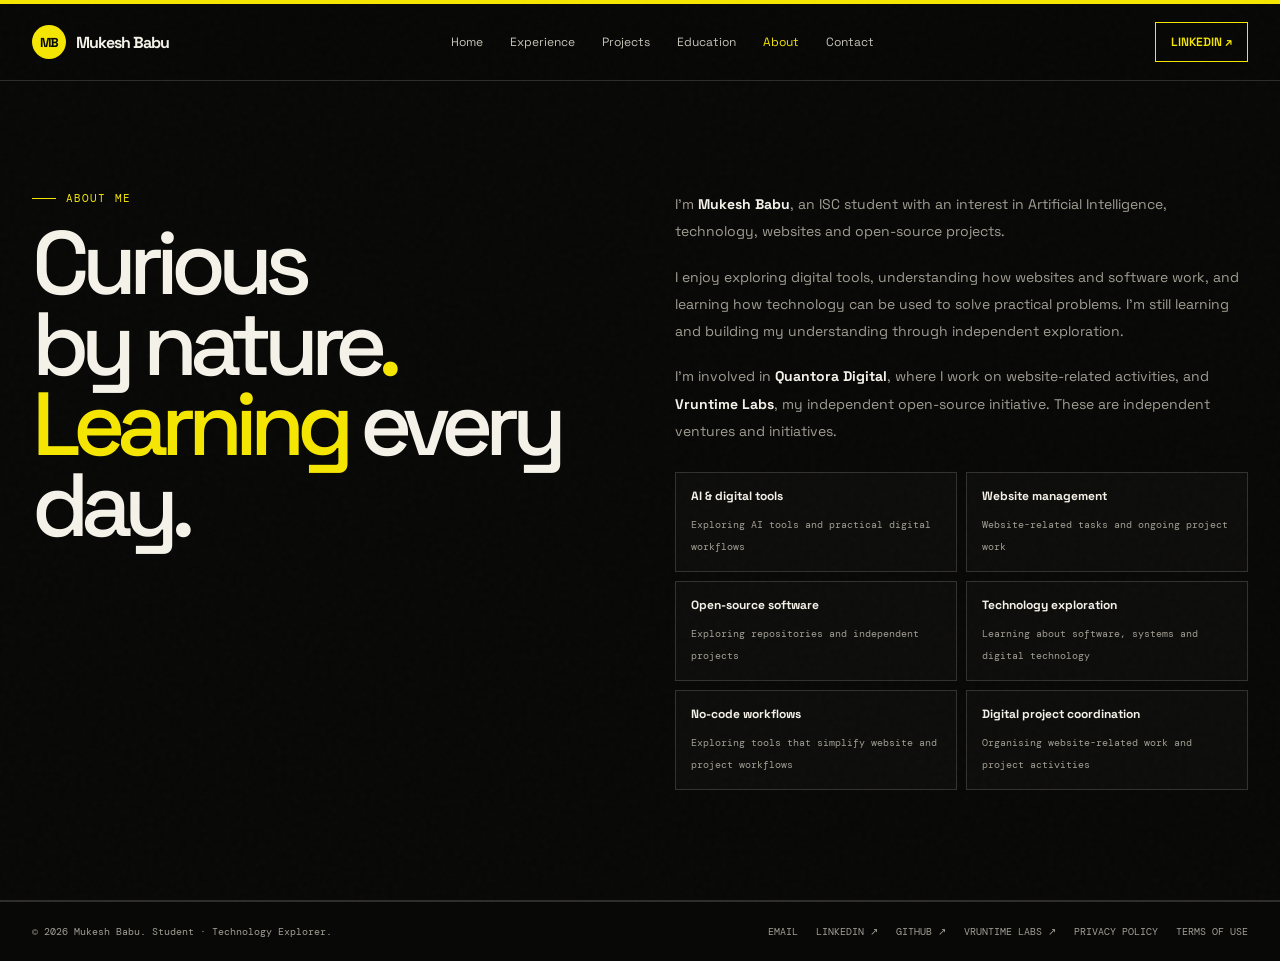
==== about.html @ 5b262b50 "Convert portfolio to separate pages and add LinkedIn" ====
<!DOCTYPE html>
<html lang="en"><head><meta charset="UTF-8"><meta name="viewport" content="width=device-width, initial-scale=1"><meta name="theme-color" content="#080807"><meta name="description" content="About Mukesh Babu, an ISC student interested in AI, websites, technology and open-source projects."><meta name="author" content="M. Mukesh Babu"><meta property="og:title" content="About — Mukesh Babu"><meta property="og:description" content="About Mukesh Babu, an ISC student interested in AI, websites, technology and open-source projects."><meta property="og:type" content="website"><link rel="icon" type="image/svg+xml" href="./favicon.svg"><link rel="preconnect" href="https://fonts.googleapis.com"><link rel="preconnect" href="https://fonts.gstatic.com" crossorigin><link href="https://fonts.googleapis.com/css2?family=DM+Mono:wght@400;500&family=Space+Grotesk:wght@400;500;600;700&display=swap" rel="stylesheet"><link rel="stylesheet" href="./assets/css/style.css"><title>About — Mukesh Babu</title></head><body><div class="cursor-glow" aria-hidden="true"></div><div class="topline"></div><header class="header"><div class="wrap nav"><a class="brand" href="index.html" aria-label="Mukesh Babu home"><span class="brand-symbol">MB</span><span>Mukesh Babu</span></a><nav class="navlinks" aria-label="Main navigation"><a href="index.html">Home</a><a href="experience.html">Experience</a><a href="projects.html">Projects</a><a href="education.html">Education</a><a href="about.html" aria-current="page">About</a><a href="contact.html">Contact</a></nav><a class="nav-cta" href="https://linkedin.com/in/mmukesh-babu" target="_blank" rel="noopener noreferrer">LINKEDIN ↗</a></div></header><main><section class="section" id="about"><div class="wrap about-grid"><div class="reveal"><div class="eyebrow">About me</div><h2 class="about-title">Curious<br/>by nature<span>.</span><br/><span>Learning</span> every day.</h2></div>
<div class="about-copy reveal"><p>I'm <strong>Mukesh Babu</strong>, an ISC student with an interest in Artificial Intelligence, technology, websites and open-source projects.</p>
<p>I enjoy exploring digital tools, understanding how websites and software work, and learning how technology can be used to solve practical problems. I'm still learning and building my understanding through independent exploration.</p>
<p>I'm involved in <strong>Quantora Digital</strong>, where I work on website-related activities, and <strong>Vruntime Labs</strong>, my independent open-source initiative. These are independent ventures and initiatives.</p>
<div class="skill-grid" id="stack">
<div class="skill"><b>AI &amp; digital tools</b><span>Exploring AI tools and practical digital workflows</span></div>
<div class="skill"><b>Website management</b><span>Website-related tasks and ongoing project work</span></div>
<div class="skill"><b>Open-source software</b><span>Exploring repositories and independent projects</span></div>
<div class="skill"><b>Technology exploration</b><span>Learning about software, systems and digital technology</span></div>
<div class="skill"><b>No-code workflows</b><span>Exploring tools that simplify website and project workflows</span></div>
<div class="skill"><b>Digital project coordination</b><span>Organising website-related work and project activities</span></div>
</div>
</div></div></section></main><footer><div class="wrap footer-inner"><p>© 2026 Mukesh Babu. Student · Technology Explorer.</p><nav class="footer-links" aria-label="Footer navigation"><a href="mailto:mmukeshbabu.2010@gmail.com">EMAIL</a><a href="https://linkedin.com/in/mmukesh-babu" target="_blank" rel="noopener noreferrer">LINKEDIN ↗</a><a href="https://github.com/mmukeshbabu2010-dot" target="_blank" rel="noopener noreferrer">GITHUB ↗</a><a href="https://github.com/vruntime-labs" target="_blank" rel="noopener noreferrer">VRUNTIME LABS ↗</a><a href="./privacy.html">PRIVACY POLICY</a><a href="./terms.html">TERMS OF USE</a></nav></div></footer><script src="./assets/js/main.js" defer></script></body></html>
---- assets/css/style.css ----
:root {
      color-scheme: dark;
      --bg: #080807;
      --panel: #10100e;
      --text: #f5f2e9;
      --muted: #a19e93;
      --line: rgba(245,242,233,.16);
      --acid: #f5e600;
      --mono: "DM Mono", monospace;
      --display: "Space Grotesk", sans-serif;
      --max: 1380px;
    }

    * {
      box-sizing: border-box;
    }

    html {
      scroll-behavior: smooth;
      scroll-padding-top: 90px;
    }

    body {
      margin: 0;
      background: var(--bg);
      color: var(--text);
      font-family: var(--display);
      -webkit-font-smoothing: antialiased;
      overflow-x: hidden;
    }

    body:after {
      content: "";
      position: fixed;
      inset: 0;
      z-index: 20;
      pointer-events: none;
      opacity: .06;
      background-image: url("data:image/svg+xml,%3Csvg viewBox='0 0 180 180' xmlns='http://www.w3.org/2000/svg'%3E%3Cfilter id='n'%3E%3CfeTurbulence type='fractalNoise' baseFrequency='.9' numOctaves='3' stitchTiles='stitch'/%3E%3C/filter%3E%3Crect width='100%25' height='100%25' filter='url(%23n)' opacity='.35'/%3E%3C/svg%3E");
    }

    a {
      color: inherit;
      text-decoration: none;
    }

    a:focus-visible,
    button:focus-visible {
      outline: 2px solid var(--acid);
      outline-offset: 4px;
    }

    button {
      font: inherit;
    }

    ::selection {
      background: var(--acid);
      color: #080807;
    }

    .wrap {
      width: min(var(--max), calc(100% - 64px));
      margin: auto;
    }

    .mono {
      font: 11px var(--mono);
      letter-spacing: .08em;
      text-transform: uppercase;
      color: var(--muted);
    }

    .acid {
      color: var(--acid);
    }

    .topline {
      height: 4px;
      background: var(--acid);
    }

    /* Navigation */

    .header {
      position: sticky;
      top: 0;
      z-index: 15;
      background: rgba(8,8,7,.82);
      backdrop-filter: blur(20px);
      border-bottom: 1px solid var(--line);
    }

    .nav {
      height: 76px;
      display: flex;
      align-items: center;
      justify-content: space-between;
      gap: 25px;
    }

    .brand {
      display: flex;
      align-items: center;
      gap: 10px;
      font-weight: 700;
      letter-spacing: -.06em;
    }

    .brand-symbol {
      display: grid;
      place-items: center;
      width: 34px;
      height: 34px;
      background: var(--acid);
      color: #080807;
      font-size: 13px;
      font-weight: 700;
      border-radius: 50%;
    }

    .navlinks {
      display: flex;
      gap: 27px;
      align-items: center;
      color: #c7c4b9;
      font-size: 12px;
    }

    .navlinks a {
      transition: color .2s;
    }

    .navlinks a:hover {
      color: var(--acid);
    }

    .nav-cta {
      border: 1px solid var(--acid);
      padding: 11px 15px;
      font-size: 12px;
      font-weight: 600;
      color: var(--acid);
      transition: background .2s, color .2s;
    }

    .nav-cta:hover {
      background: var(--acid);
      color: #080807;
    }

    /* Hero section */

    .hero {
      position: relative;
      min-height: calc(100svh - 80px);
      display: flex;
      align-items: center;
      padding: 95px 0 72px;
      isolation: isolate;
    }

    .hero-backdrop {
      position: absolute;
      z-index: -2;
      inset: 0 0 0 26%;
      background:
        linear-gradient(90deg, var(--bg) 0%, rgba(8,8,7,.82) 23%, rgba(8,8,7,.18) 70%, rgba(8,8,7,.38) 100%),
        linear-gradient(0deg, var(--bg), transparent 35%),
        url("https://images.unsplash.com/photo-1518770660439-4636190af475?auto=format&fit=crop&w=1800&q=85") center/cover;
      opacity: .65;
      filter: saturate(.7);
    }

    .hero-glow {
      position: absolute;
      z-index: -1;
      right: 8%;
      top: 20%;
      width: 340px;
      height: 340px;
      border-radius: 50%;
      background: rgba(245,230,0,.12);
      filter: blur(110px);
    }

    .hero-inner {
      width: 100%;
      animation: hero-rise .65s ease-out both;
    }

    .hero-kicker {
      display: flex;
      align-items: center;
      gap: 12px;
      margin-bottom: 26px;
    }

    .live-dot {
      width: 7px;
      height: 7px;
      border-radius: 50%;
      background: var(--acid);
      box-shadow: 0 0 12px rgba(245,230,0,.5);
    }

    .hero h1 {
      max-width: 1050px;
      margin: 0;
      font-size: clamp(62px, 10.7vw, 158px);
      font-weight: 600;
      line-height: .84;
      letter-spacing: -.105em;
      text-transform: uppercase;
    }

    .hero h1 .outline {
      color: transparent;
      -webkit-text-stroke: 1px rgba(245,242,233,.75);
    }

    .hero h1 .accent {
      color: var(--acid);
      display: inline-block;
    }

    .hero-bottom {
      display: flex;
      align-items: end;
      justify-content: space-between;
      gap: 30px;
      margin-top: 46px;
    }

    .hero-copy {
      max-width: 460px;
      margin: 0;
      color: #c3c0b5;
      font-size: 15px;
      line-height: 1.85;
    }

    .hero-actions {
      display: flex;
      flex-wrap: wrap;
      gap: 10px;
      margin-top: 25px;
    }

    .btn {
      display: inline-flex;
      align-items: center;
      justify-content: center;
      gap: 14px;
      padding: 14px 18px;
      border: 1px solid var(--line);
      font-size: 12px;
      font-weight: 600;
      transition: transform .2s, border-color .2s, background .2s, color .2s;
    }

    .btn:hover {
      transform: translateY(-2px);
      border-color: var(--acid);
    }

    .btn-primary {
      background: var(--acid);
      border-color: var(--acid);
      color: #080807;
    }

    .btn-primary:hover {
      background: #fff85a;
    }

    .hero-side {
      min-width: 190px;
      text-align: right;
    }

    .hero-side strong {
      display: block;
      font-size: 40px;
      letter-spacing: -.08em;
    }

    .hero-side span {
      display: block;
      margin-top: 5px;
    }

    /* Moving ticker */

    .ticker {
      overflow: hidden;
      border-block: 1px solid var(--line);
      background: var(--acid);
      color: #080807;
    }

    .ticker-track {
      display: flex;
      gap: 30px;
      width: max-content;
      padding: 14px 0;
      animation: marquee 42s linear infinite;
      font: 12px var(--mono);
      font-weight: 500;
      text-transform: uppercase;
    }

    .ticker-track span {
      display: flex;
      align-items: center;
      gap: 30px;
    }

    .ticker-track b {
      font-size: 16px;
    }

    /* General sections */

    .section {
      padding: 110px 0;
      border-bottom: 1px solid var(--line);
    }

    .section-head {
      display: flex;
      align-items: end;
      justify-content: space-between;
      gap: 30px;
      margin-bottom: 42px;
    }

    .section-head h2 {
      max-width: 780px;
      margin: 12px 0 0;
      font-size: clamp(38px, 6.3vw, 84px);
      line-height: .94;
      letter-spacing: -.08em;
      font-weight: 500;
    }

    .section-head p {
      max-width: 340px;
      margin: 0;
      color: var(--muted);
      font-size: 13px;
      line-height: 1.8;
    }

    .eyebrow {
      display: flex;
      align-items: center;
      gap: 10px;
      color: var(--acid);
      font: 11px var(--mono);
      letter-spacing: .1em;
      text-transform: uppercase;
    }

    .eyebrow:before {
      content: "";
      width: 24px;
      height: 1px;
      background: var(--acid);
    }

    /* Project cards */

    .project-grid {
      display: grid;
      grid-template-columns: repeat(12, minmax(0,1fr));
      gap: 16px;
    }

    .project {
      position: relative;
      min-height: 430px;
      grid-column: span 6;
      display: flex;
      flex-direction: column;
      justify-content: space-between;
      overflow: hidden;
      background: #141410;
      border: 1px solid var(--line);
      isolation: isolate;
      transition: border-color .25s, transform .25s, box-shadow .25s;
    }

    .project:hover {
      border-color: var(--acid);
      transform: translateY(-4px);
      box-shadow: 0 18px 50px rgba(0,0,0,.22);
    }

    .project.wide {
      grid-column: span 12;
      min-height: 500px;
    }

    .project-bg {
      position: absolute;
      inset: 0;
      z-index: -2;
      background-size: cover;
      background-position: center;
      transition: transform .45s ease;
      filter: saturate(.8);
    }

    .project:hover .project-bg {
      transform: scale(1.025);
    }

    .project:before {
      content: "";
      position: absolute;
      inset: 0;
      z-index: -1;
      background: linear-gradient(
        180deg,
        rgba(0,0,0,.38),
        rgba(0,0,0,.12) 32%,
        rgba(0,0,0,.9) 100%
      );
    }

    .project-content {
      padding: 25px;
      display: flex;
      justify-content: space-between;
      align-items: start;
      gap: 16px;
    }

    .project-number {
      font: 11px var(--mono);
      color: var(--acid);
    }

    .project-chip {
      padding: 7px 9px;
      border: 1px solid rgba(255,255,255,.35);
      background: rgba(0,0,0,.22);
      backdrop-filter: blur(8px);
      font: 10px var(--mono);
      text-transform: uppercase;
    }

    .project-bottom {
      padding: 28px;
      display: flex;
      align-items: end;
      justify-content: space-between;
      gap: 22px;
    }

    .project h3 {
      margin: 0;
      font-size: clamp(32px, 4.3vw, 58px);
      line-height: .96;
      letter-spacing: -.075em;
      font-weight: 500;
    }

    .project.wide h3 {
      font-size: clamp(42px, 7vw, 90px);
    }

    .project-desc {
      max-width: 380px;
      margin: 13px 0 0;
      color: #d2cfc4;
      font-size: 12px;
      line-height: 1.75;
    }

    .project-bottom-right {
      display: flex;
      align-items: center;
      gap: 9px;
      flex-shrink: 0;
    }

    .project-links {
      display: flex;
      flex-wrap: wrap;
      gap: 8px;
    }

    .project-links a {
      padding: 11px 13px;
      background: rgba(0,0,0,.48);
      border: 1px solid rgba(255,255,255,.28);
      font: 10px var(--mono);
      text-transform: uppercase;
      backdrop-filter: blur(8px);
      transition: border-color .2s, color .2s, background .2s;
    }

    .project-links a:hover {
      border-color: var(--acid);
      color: var(--acid);
      background: rgba(0,0,0,.75);
    }

.bg-os {
  background-image: url('./images/oqerun-os.png');
}

.bg-edu {
  background-image: url('./images/icse-materials.png');
}

.bg-forge {
  background-image: url('./images/edubot.png');
}

.bg-store {
  background-image: url('./images/icse-hub.png');
}


    /* Experience cards — styled to match the existing portfolio system */
    .experience-grid { display:grid; grid-template-columns:repeat(2,minmax(0,1fr)); gap:16px; }
    .experience-card { padding:30px; border:1px solid var(--line); background:linear-gradient(135deg,rgba(245,230,0,.055),transparent 55%),#10100e; transition:transform .25s ease,border-color .25s ease; }
    .experience-card:hover { transform:translateY(-3px); border-color:rgba(245,230,0,.55); }
    .experience-card h3 { margin:14px 0 8px; font-size:clamp(27px,3vw,40px); line-height:1; letter-spacing:-.07em; font-weight:500; }
    .experience-card p { color:var(--muted); font-size:13px; line-height:1.85; }
    .experience-card .experience-role { color:var(--text); font-size:12px; }
    .experience-card .experience-note { color:var(--acid); font:10px var(--mono); text-transform:uppercase; letter-spacing:.08em; }
    .project-vruntime { background-image:linear-gradient(135deg,rgba(245,230,0,.2),transparent 55%),radial-gradient(circle at 80% 20%,#4a4710,#141410 62%); }
    .project-personal { background-image:linear-gradient(135deg,rgba(120,130,150,.25),transparent 55%),radial-gradient(circle at 80% 20%,#29313a,#141410 62%); }
    @media (max-width:900px) { .experience-grid { grid-template-columns:1fr; } }

    /* Education panel */

    .education-panel {
      display: grid;
      grid-template-columns: .8fr 1.2fr;
      gap: 50px;
      padding: 38px;
      border: 1px solid var(--line);
      background: linear-gradient(120deg, rgba(245,230,0,.06), transparent 45%), #10100e;
      transition: transform .25s ease, border-color .25s;
    }

    .education-panel:hover {
      transform: translateY(-3px);
      border-color: rgba(245,230,0,.5);
    }

    .education-panel h3 {
      font-size: clamp(30px,4vw,48px);
      line-height: .98;
      letter-spacing: -.07em;
      font-weight: 500;
      margin: 12px 0 18px;
    }

    .education-panel p {
      color: var(--muted);
      font-size: 13px;
      line-height: 1.85;
    }

    .resource-list {
      display: grid;
      grid-template-columns: repeat(2,minmax(0,1fr));
      gap: 8px;
    }

    .resource {
      display: flex;
      justify-content: space-between;
      align-items: center;
      gap: 12px;
      padding: 13px;
      border: 1px solid var(--line);
      font-size: 11px;
      color: #d7d4c9;
      transition: background .2s, border-color .2s, transform .2s;
    }

    .resource:hover {
      border-color: var(--acid);
      background: rgba(245,230,0,.05);
      transform: translateX(2px);
    }

    .resource span:last-child {
      color: var(--acid);
    }

    /* About and technology stack */

    .about-grid {
      display: grid;
      grid-template-columns: 1fr 1fr;
      gap: 70px;
    }

    .about-title {
      font-size: clamp(42px,7vw,92px);
      line-height: .9;
      letter-spacing: -.09em;
      font-weight: 500;
      margin: 18px 0;
    }

    .about-title span {
      color: var(--acid);
    }

    .about-copy p {
      color: var(--muted);
      font-size: 14px;
      line-height: 1.95;
      margin: 0 0 18px;
    }

    .about-copy strong {
      color: var(--text);
    }

    .skill-grid {
      display: grid;
      grid-template-columns: repeat(2,1fr);
      gap: 9px;
      margin-top: 27px;
    }

    .skill {
      padding: 15px;
      border: 1px solid var(--line);
      background: #0d0d0b;
      transition: transform .2s, border-color .2s, background .2s;
    }

    .skill:hover {
      transform: translateY(-2px);
      border-color: var(--acid);
      background: #14140f;
    }

    .skill b {
      display: block;
      font-size: 12px;
      margin-bottom: 8px;
    }

    .skill span {
      color: var(--muted);
      font: 10px/1.8 var(--mono);
    }

    /* Contact section */

    .contact {
      position: relative;
      overflow: hidden;
      padding: 110px 0 100px;
    }

    .contact:after {
      content: "HELLO";
      position: absolute;
      right: -.05em;
      bottom: -.32em;
      color: rgba(245,242,233,.035);
      font-size: clamp(160px,32vw,460px);
      font-weight: 700;
      letter-spacing: -.12em;
      line-height: 1;
      pointer-events: none;
    }

    .contact-inner {
      position: relative;
      z-index: 1;
      display: flex;
      justify-content: space-between;
      align-items: end;
      gap: 30px;
    }

    .contact h2 {
      font-size: clamp(48px,8vw,112px);
      line-height: .88;
      letter-spacing: -.1em;
      font-weight: 500;
      margin: 20px 0;
    }

    .contact h2 span {
      color: var(--acid);
    }

    .contact p {
      max-width: 470px;
      color: var(--muted);
      font-size: 13px;
      line-height: 1.8;
    }

    .contact-actions {
      display: flex;
      flex-direction: column;
      gap: 10px;
      min-width: 180px;
    }

    /* Footer */

    footer {
      border-top: 1px solid var(--line);
      padding: 23px 0;
    }

    .footer-inner {
      display: flex;
      justify-content: space-between;
      align-items: center;
      gap: 20px;
    }

    .footer-inner p {
      margin: 0;
      color: var(--muted);
      font: 10px var(--mono);
    }

    .footer-links {
      display: flex;
      flex-wrap: wrap;
      gap: 18px;
      color: var(--muted);
      font: 10px var(--mono);
    }

    .footer-links a {
      transition: color .2s;
    }

    .footer-links a:hover {
      color: var(--acid);
    }

    /* Scroll reveal */

    .reveal {
      opacity: 0;
      transform: translateY(16px);
      transition:
        opacity .45s ease,
        transform .45s ease;
    }

    .reveal.visible {
      opacity: 1;
      transform: translateY(0);
    }

    /* Custom cursor glow: preserved */

    .cursor-glow {
      position: fixed;
      left: 0;
      top: 0;
      width: 320px;
      height: 320px;
      border-radius: 50%;
      pointer-events: none;
      z-index: 0;
      background: radial-gradient(circle, rgba(245,230,0,.075), transparent 68%);
      transform: translate(-50%,-50%);
      mix-blend-mode: screen;
      opacity: 0;
      transition: opacity .3s;
    }

    /* Keyframes */

    @keyframes hero-rise {
      from {
        opacity: 0;
        transform: translateY(16px);
      }
      to {
        opacity: 1;
        transform: translateY(0);
      }
    }

    @keyframes marquee {
      to {
        transform: translateX(-50%);
      }
    }

    /* Responsive layout */

    @media (max-width: 900px) {
      .navlinks {
        gap: 14px;
      }

      .hero h1 {
        font-size: clamp(58px, 12vw, 110px);
      }

      .project {
        grid-column: span 12;
      }

      .project.wide {
        min-height: 430px;
      }

      .education-panel {
        grid-template-columns: 1fr;
        gap: 20px;
      }

      .about-grid {
        gap: 35px;
      }
    }

    @media (max-width: 640px) {
      .wrap {
        width: calc(100% - 36px);
      }

      .nav {
        height: 66px;
      }

      .navlinks {
        display: none;
      }

      .nav-cta {
        padding: 9px 11px;
      }

      .hero {
        min-height: auto;
        padding: 90px 0 65px;
      }

      .hero-backdrop {
        inset: 0 -18px 0 0;
        opacity: .4;
      }

      .hero-glow {
        width: 200px;
        height: 200px;
        right: 0;
      }

      .hero h1 {
        font-size: clamp(52px, 15vw, 88px);
      }

      .hero-bottom {
        align-items: start;
        flex-direction: column;
        margin-top: 30px;
      }

      .hero-side {
        text-align: left;
      }

      .hero-side strong {
        font-size: 31px;
      }

      .section {
        padding: 75px 0;
      }

      .section-head {
        align-items: start;
        flex-direction: column;
        margin-bottom: 30px;
      }

      .section-head h2 {
        font-size: clamp(42px, 12vw, 68px);
      }

      .project {
        min-height: 390px;
      }

      .project.wide {
        min-height: 390px;
      }

      .project-content {
        padding: 18px;
        gap: 10px;
      }

      .project-chip {
        max-width: 150px;
        text-align: right;
        line-height: 1.5;
      }

      .project-bottom {
        align-items: start;
        flex-direction: column;
        padding: 20px;
        gap: 20px;
      }

      .project h3 {
        font-size: clamp(34px, 10vw, 48px);
      }

      .project.wide h3 {
        font-size: clamp(40px, 12vw, 60px);
      }

      .project-bottom-right {
        width: 100%;
      }

      .project-links {
        width: 100%;
      }

      .project-links a {
        padding: 10px;
      }

      .education-panel {
        padding: 23px;
      }

      .resource-list {
        grid-template-columns: 1fr;
      }

      .about-grid {
        grid-template-columns: 1fr;
        gap: 20px;
      }

      .about-title {
        font-size: clamp(50px, 14vw, 78px);
      }

      .skill-grid {
        grid-template-columns: 1fr;
      }

      .contact {
        padding: 80px 0;
      }

      .contact-inner {
        align-items: start;
        flex-direction: column;
      }

      .contact h2 {
        font-size: clamp(50px, 14vw, 85px);
      }

      .contact-actions {
        width: 100%;
      }

      .contact-actions .btn {
        width: 100%;
      }

      .footer-inner {
        align-items: start;
        flex-direction: column;
      }

      .footer-links {
        gap: 13px;
      }
    }

    /* Accessibility: respect reduced-motion settings */

    @media (prefers-reduced-motion: reduce) {
      *,
      *:before,
      *:after {
        scroll-behavior: auto !important;
        animation: none !important;
        transition: none !important;
        translate: none !important;
      }

      .reveal {
        opacity: 1;
        transform: none;
        filter: none;
      }

      .cursor-glow {
        display: none;
      }
    }
  
/* Multi-page navigation and home shortcuts */
.navlinks a[aria-current="page"] { color: var(--acid); }
.home-shortcuts { display:grid; grid-template-columns:repeat(3,minmax(0,1fr)); gap:12px; }
.home-shortcut { min-height:150px; padding:22px; border:1px solid var(--line); background:var(--panel); display:flex; flex-direction:column; justify-content:space-between; transition:border-color .2s,transform .2s; }
.home-shortcut:hover { border-color:var(--acid); transform:translateY(-3px); }
.home-shortcut strong { font-size:clamp(22px,3vw,34px); letter-spacing:-.06em; }
.home-shortcut span { color:var(--acid); font:10px var(--mono); text-transform:uppercase; }
@media(max-width:760px){ .home-shortcuts{grid-template-columns:1fr;} }
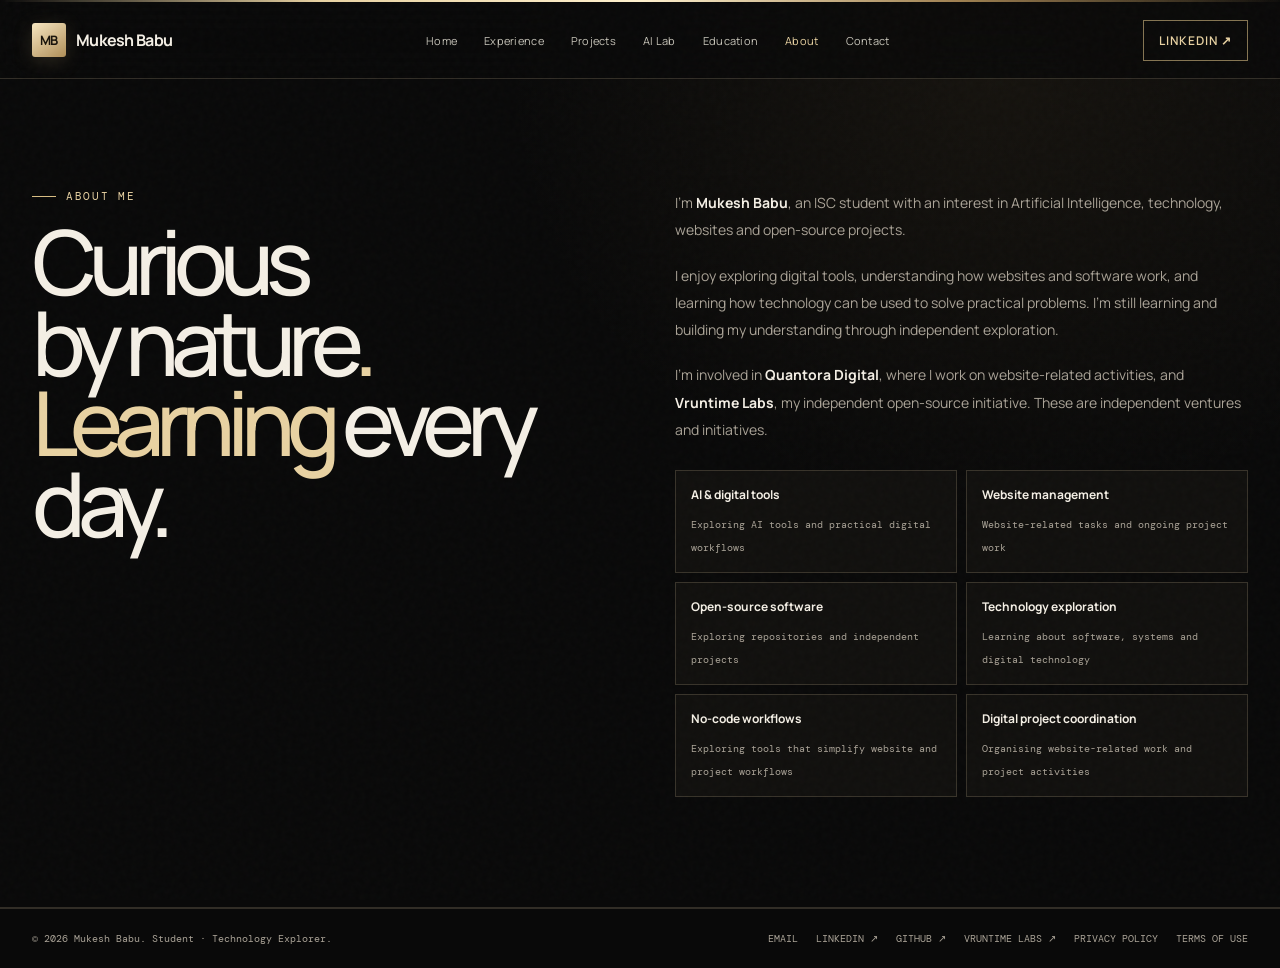
==== commit bdd0cdb7: "Redesign portfolio with luxury 3D AI-focused experience" ====
--- a/about.html
+++ b/about.html
@@ -1,5 +1,5 @@
 <!DOCTYPE html>
-<html lang="en"><head><meta charset="UTF-8"><meta name="viewport" content="width=device-width, initial-scale=1"><meta name="theme-color" content="#080807"><meta name="description" content="About Mukesh Babu, an ISC student interested in AI, websites, technology and open-source projects."><meta name="author" content="M. Mukesh Babu"><meta property="og:title" content="About — Mukesh Babu"><meta property="og:description" content="About Mukesh Babu, an ISC student interested in AI, websites, technology and open-source projects."><meta property="og:type" content="website"><link rel="icon" type="image/svg+xml" href="./favicon.svg"><link rel="preconnect" href="https://fonts.googleapis.com"><link rel="preconnect" href="https://fonts.gstatic.com" crossorigin><link href="https://fonts.googleapis.com/css2?family=DM+Mono:wght@400;500&family=Space+Grotesk:wght@400;500;600;700&display=swap" rel="stylesheet"><link rel="stylesheet" href="./assets/css/style.css"><title>About — Mukesh Babu</title></head><body><div class="cursor-glow" aria-hidden="true"></div><div class="topline"></div><header class="header"><div class="wrap nav"><a class="brand" href="index.html" aria-label="Mukesh Babu home"><span class="brand-symbol">MB</span><span>Mukesh Babu</span></a><nav class="navlinks" aria-label="Main navigation"><a href="index.html">Home</a><a href="experience.html">Experience</a><a href="projects.html">Projects</a><a href="education.html">Education</a><a href="about.html" aria-current="page">About</a><a href="contact.html">Contact</a></nav><a class="nav-cta" href="https://linkedin.com/in/mmukesh-babu" target="_blank" rel="noopener noreferrer">LINKEDIN ↗</a></div></header><main><section class="section" id="about"><div class="wrap about-grid"><div class="reveal"><div class="eyebrow">About me</div><h2 class="about-title">Curious<br/>by nature<span>.</span><br/><span>Learning</span> every day.</h2></div>
+<html lang="en"><head><meta charset="UTF-8"><meta name="viewport" content="width=device-width, initial-scale=1"><meta name="theme-color" content="#090909"><meta name="description" content="About Mukesh Babu, an ISC student interested in AI, websites, technology and open-source projects."><meta name="author" content="M. Mukesh Babu"><meta property="og:title" content="About — Mukesh Babu"><meta property="og:description" content="About Mukesh Babu, an ISC student interested in AI, websites, technology and open-source projects."><meta property="og:type" content="website"><link rel="icon" type="image/svg+xml" href="./favicon.svg"><link rel="preconnect" href="https://fonts.googleapis.com"><link rel="preconnect" href="https://fonts.gstatic.com" crossorigin><link href="https://fonts.googleapis.com/css2?family=DM+Mono:wght@400;500&family=Manrope:wght@400;500;600;700;800&family=Playfair+Display:ital,wght@0,500;0,600;1,500&display=swap" rel="stylesheet"><link rel="stylesheet" href="./assets/css/style.css"><title>About — Mukesh Babu</title></head><body><div class="cursor-glow" aria-hidden="true"></div><div class="topline"></div><header class="header"><div class="wrap nav"><a class="brand" href="index.html" aria-label="Mukesh Babu home"><span class="brand-symbol">MB</span><span>Mukesh Babu</span></a><nav class="navlinks" id="site-navigation" aria-label="Main navigation"><a href="index.html">Home</a><a href="experience.html">Experience</a><a href="projects.html">Projects</a><a href="ai-lab.html">AI Lab</a><a href="education.html">Education</a><a href="about.html" aria-current="page">About</a><a href="contact.html">Contact</a></nav><button class="menu-toggle" type="button" aria-label="Open navigation" aria-controls="site-navigation" aria-expanded="false"><span></span><span></span></button><a class="nav-cta" href="https://linkedin.com/in/mmukesh-babu" target="_blank" rel="noopener noreferrer">LINKEDIN <span aria-hidden="true">↗</span></a></div></header><main><section class="section" id="about"><div class="wrap about-grid"><div class="reveal"><div class="eyebrow">About me</div><h2 class="about-title">Curious<br/>by nature<span>.</span><br/><span>Learning</span> every day.</h2></div>
 <div class="about-copy reveal"><p>I'm <strong>Mukesh Babu</strong>, an ISC student with an interest in Artificial Intelligence, technology, websites and open-source projects.</p>
 <p>I enjoy exploring digital tools, understanding how websites and software work, and learning how technology can be used to solve practical problems. I'm still learning and building my understanding through independent exploration.</p>
 <p>I'm involved in <strong>Quantora Digital</strong>, where I work on website-related activities, and <strong>Vruntime Labs</strong>, my independent open-source initiative. These are independent ventures and initiatives.</p>
--- a/assets/css/style.css
+++ b/assets/css/style.css
@@ -1026,3 +1026,19 @@
 .home-shortcut strong { font-size:clamp(22px,3vw,34px); letter-spacing:-.06em; }
 .home-shortcut span { color:var(--acid); font:10px var(--mono); text-transform:uppercase; }
 @media(max-width:760px){ .home-shortcuts{grid-template-columns:1fr;} }
+
+
+/* LUXE 3D SYSTEM — graphite / champagne */
+:root{color-scheme:dark;--bg:#090909;--panel:#11100e;--text:#f4efe5;--muted:#aaa397;--line:rgba(231,211,169,.18);--acid:#d8bd83;--gold:#e8d2a2;--gold-deep:#9f8050;--mono:"DM Mono",monospace;--display:"Manrope",sans-serif;--max:1380px;--ease:cubic-bezier(.2,.75,.25,1)}
+html{scroll-behavior:smooth;scroll-padding-top:90px}body{background:radial-gradient(ellipse at 78% 8%,rgba(180,143,81,.075),transparent 35%),var(--bg);color:var(--text);font-family:var(--display)}body:after{opacity:.16;background-image:url("data:image/svg+xml,%3Csvg viewBox='0 0 180 180' xmlns='http://www.w3.org/2000/svg'%3E%3Cfilter id='n'%3E%3CfeTurbulence type='fractalNoise' baseFrequency='.9' numOctaves='3' stitchTiles='stitch'/%3E%3C/filter%3E%3Crect width='100%25' height='100%25' filter='url(%23n)' opacity='.14'/%3E%3C/svg%3E")}
+.topline{height:2px;background:linear-gradient(90deg,transparent,var(--gold),#fff1ce,var(--gold-deep),transparent)}.header{background:rgba(9,9,9,.78);border-color:var(--line);backdrop-filter:blur(22px)}.brand{letter-spacing:-.045em}.brand-symbol{border-radius:3px;background:linear-gradient(145deg,#f7e7c1,#b08e58);color:#17120a;box-shadow:0 4px 20px rgba(216,189,131,.18)}.navlinks a{font-size:11px;letter-spacing:.025em}.navlinks a:hover,.navlinks a[aria-current=page]{color:var(--gold)}.nav-cta{border-color:rgba(216,189,131,.6);color:var(--gold);letter-spacing:.08em}.nav-cta:hover{background:var(--gold);color:#17130b}.hero{min-height:min(850px,calc(100svh - 80px));padding-top:76px;padding-bottom:72px}.hero-backdrop{inset:0;background:radial-gradient(ellipse at 72% 46%,rgba(189,150,89,.12),transparent 37%),linear-gradient(90deg,#090909 0%,rgba(9,9,9,.92) 43%,rgba(9,9,9,.18) 100%);opacity:1}.hero-glow{background:rgba(216,189,131,.13);filter:blur(120px)}.hero-layout{width:100%;display:grid;grid-template-columns:minmax(0,1.08fr) minmax(360px,.92fr);align-items:center;gap:28px}.hero-inner{position:relative;z-index:2;animation:hero-rise .9s var(--ease) both}.hero-overline{margin:0 0 20px;color:var(--gold-deep);font:10px var(--mono);letter-spacing:.18em}.hero h1{font-size:clamp(64px,8.2vw,122px);line-height:.88;letter-spacing:-.095em;text-transform:none;font-weight:600}.hero h1 .outline{-webkit-text-stroke:1px rgba(244,239,229,.56)}.hero h1 .accent{background:linear-gradient(110deg,#f5e8c8 4%,#c5a66d 48%,#f5e6c3 85%);-webkit-background-clip:text;background-clip:text;color:transparent}.hero-kicker{color:#c9bda8}.live-dot{background:var(--gold);box-shadow:0 0 14px rgba(216,189,131,.65)}.hero-copy{max-width:520px;color:#b9b1a4;font-size:14px;line-height:1.9}.hero-actions{gap:12px;flex-wrap:wrap}.btn{border-color:rgba(216,189,131,.32);background:rgba(255,255,255,.018);color:var(--text);letter-spacing:.075em}.btn:hover{border-color:var(--gold);color:var(--gold);transform:translateY(-2px)}.btn-primary{background:linear-gradient(130deg,#f0dfb7,#c5a66d);color:#18140d;border-color:transparent}.btn-primary:hover{background:linear-gradient(130deg,#fff0cd,#d4b77f);color:#17120a}.hero-meta{display:flex;gap:28px;margin-top:42px;color:#82796a;font-size:9px;letter-spacing:.12em}.hero-art{position:relative;min-height:510px;display:grid;place-items:center;perspective:1100px;isolation:isolate}.art-grid{position:absolute;inset:7% 0;background-image:linear-gradient(rgba(216,189,131,.07) 1px,transparent 1px),linear-gradient(90deg,rgba(216,189,131,.07) 1px,transparent 1px);background-size:42px 42px;mask-image:radial-gradient(ellipse,black 10%,transparent 72%);transform:perspective(600px) rotateX(62deg) scale(1.15);opacity:.55}.orbital-scene{position:relative;width:min(440px,85%);aspect-ratio:1;transform-style:preserve-3d;animation:scene-float 8s ease-in-out infinite}.gold-core{position:absolute;inset:29%;display:grid;place-items:center;border-radius:50%;background:radial-gradient(circle at 32% 25%,#fff0c9 0,#d9bd84 17%,#8c6b3d 43%,#211a11 72%,#080808 100%);box-shadow:inset -18px -22px 36px rgba(0,0,0,.65),inset 8px 8px 20px rgba(255,242,207,.42),0 0 80px rgba(205,166,102,.22),0 0 160px rgba(205,166,102,.12);transform:translateZ(48px)}.gold-core:after{content:"";position:absolute;inset:10%;border-radius:50%;border:1px solid rgba(255,241,207,.38);box-shadow:0 0 25px rgba(255,235,193,.18)}.gold-core span{font:600 42px "Playfair Display",serif;color:#251c10;text-shadow:0 1px rgba(255,255,255,.35)}.orbit{position:absolute;inset:11%;border:1px solid rgba(231,211,169,.68);border-radius:50%;box-shadow:0 0 22px rgba(216,189,131,.1),inset 0 0 18px rgba(216,189,131,.06)}.orbit-one{transform:rotateX(72deg) rotateZ(-25deg);animation:orbit-spin 18s linear infinite}.orbit-two{inset:4%;transform:rotateY(68deg) rotateZ(25deg);border-color:rgba(216,189,131,.42);animation:orbit-spin-reverse 23s linear infinite}.orbit-three{inset:20%;transform:rotateX(70deg) rotateY(42deg);border-style:dashed;border-color:rgba(255,236,195,.34);animation:orbit-spin 30s linear infinite}.orbit-point{position:absolute;width:12px;height:12px;border-radius:50%;background:radial-gradient(circle at 30% 25%,#fff4d8,#c19b60 65%,#4b351a);box-shadow:0 0 24px rgba(231,198,139,.7)}.point-one{top:13%;left:31%}.point-two{right:9%;top:54%;width:8px;height:8px}.point-three{bottom:15%;left:22%;width:7px;height:7px}.art-caption{position:absolute;bottom:5%;left:5%;right:5%;display:flex;justify-content:space-between;color:#897b64;font-size:9px;letter-spacing:.15em}.ticker{background:linear-gradient(90deg,#b99860,#ead9b3,#b99860);color:#19140d;border-color:rgba(255,238,200,.4)}.ticker-track{animation-duration:54s}.section{border-color:var(--line)}.eyebrow,.project-number{color:var(--gold);letter-spacing:.15em}.acid{color:var(--gold)}.section-head h2{font-weight:600;letter-spacing:-.075em}.section-head p{color:#a9a092}.home-shortcut,.skill,.experience-card,.education-panel{background:linear-gradient(145deg,rgba(216,189,131,.055),transparent 60%),#11100e;border-color:var(--line);transition:transform .45s var(--ease),border-color .35s,box-shadow .35s}.home-shortcut:hover,.skill:hover,.experience-card:hover,.education-panel:hover{border-color:rgba(216,189,131,.62);box-shadow:0 18px 50px rgba(0,0,0,.25);transform:translateY(-5px)}.home-shortcut span{color:var(--gold)}.project{background:#11100e;border-color:var(--line);border-radius:3px;transition:transform .5s var(--ease),border-color .35s,box-shadow .35s}.project:hover{border-color:rgba(216,189,131,.7);box-shadow:0 24px 70px rgba(0,0,0,.42)}.project-number{color:var(--gold)}.project-chip{border-color:rgba(231,211,169,.35);color:#ead9b3}.project-links a{border-color:rgba(231,211,169,.3)}.project-links a:hover{border-color:var(--gold);color:var(--gold)}.project-vruntime{background-image:radial-gradient(circle at 78% 25%,rgba(207,171,111,.38),transparent 27%),linear-gradient(135deg,#292116,#11100e 68%)}.project-personal{background-image:radial-gradient(circle at 78% 25%,rgba(160,145,123,.26),transparent 30%),linear-gradient(135deg,#28231b,#11100e 68%)}.experience-card .experience-note{color:var(--gold)}.education-panel{background:linear-gradient(120deg,rgba(216,189,131,.07),transparent 45%),#11100e}.resource:hover{border-color:var(--gold);color:var(--gold)}.about-title span,.contact h2 span{color:var(--gold)}.skill{background:#11100e}.skill:hover{border-color:var(--gold)}.contact:after{color:rgba(231,211,169,.035)}footer{border-color:var(--line)}.footer-links a:hover{color:var(--gold)}.reveal{transform:translateY(24px);filter:blur(3px);transition:opacity .8s var(--ease),transform .8s var(--ease),filter .8s var(--ease)}.reveal.visible{transform:translateY(0);filter:blur(0)}
+.menu-toggle{display:none;width:42px;height:42px;border:1px solid var(--line);background:transparent;color:var(--gold);align-items:center;justify-content:center;flex-direction:column;gap:5px;cursor:pointer}.menu-toggle span{width:17px;height:1px;background:currentColor;transition:transform .25s}.nav.menu-open .menu-toggle span:first-child{transform:translateY(3px) rotate(45deg)}.nav.menu-open .menu-toggle span:last-child{transform:translateY(-3px) rotate(-45deg)}
+.manifesto-section{padding:100px 0;border-bottom:1px solid var(--line);background:radial-gradient(ellipse at 50% 50%,rgba(216,189,131,.07),transparent 60%)}.manifesto{text-align:center}.manifesto p{margin:22px auto;font-size:clamp(32px,5vw,64px);line-height:1.12;letter-spacing:-.06em;font-weight:600}.manifesto p em,.gold-serif{font-family:"Playfair Display",serif;font-weight:500;font-style:italic;color:var(--gold)}.manifesto>.mono{color:#82796a;font-size:9px;letter-spacing:.15em}
+.page-hero{position:relative;overflow:hidden;min-height:560px;padding:110px 0 90px;display:flex;align-items:center;border-bottom:1px solid var(--line);background:radial-gradient(ellipse at 80% 48%,rgba(216,189,131,.11),transparent 35%)}.page-hero-inner{position:relative;z-index:2;width:min(1380px,calc(100% - 64px));margin:auto}.page-hero h1{font-size:clamp(66px,10vw,130px);line-height:.9;letter-spacing:-.09em;margin:22px 0;font-weight:600}.page-hero-inner>p{max-width:590px;color:var(--muted);font-size:15px;line-height:1.9}.lab-note{display:flex;align-items:center;gap:12px;margin-top:35px;color:#8f826c;font-size:9px;letter-spacing:.1em}.lab-orbit{position:absolute;right:8%;top:50%;width:300px;height:300px;transform:translateY(-50%);display:grid;place-items:center;opacity:.8}.lab-ring{position:absolute;inset:0;border:1px solid rgba(216,189,131,.5);border-radius:50%;box-shadow:0 0 35px rgba(216,189,131,.07)}.ring-a{transform:rotateX(68deg);animation:orbit-spin 18s linear infinite}.ring-b{inset:12%;transform:rotateY(70deg);animation:orbit-spin-reverse 22s linear infinite}.ring-c{inset:25%;transform:rotateX(68deg) rotateY(45deg);border-style:dashed;animation:orbit-spin 26s linear infinite}.lab-center{font:500 26px "Playfair Display",serif;color:var(--gold);letter-spacing:.1em;text-shadow:0 0 30px rgba(216,189,131,.4)}.lab-center span{color:#79613b}.lab-grid{display:grid;grid-template-columns:repeat(2,minmax(0,1fr));gap:14px}.lab-card{position:relative;min-height:280px;padding:28px;border:1px solid var(--line);background:linear-gradient(145deg,rgba(216,189,131,.06),transparent 60%),#11100e;transition:transform .45s var(--ease),border-color .3s,box-shadow .3s}.lab-card:hover{transform:translateY(-5px);border-color:rgba(216,189,131,.65);box-shadow:0 20px 55px rgba(0,0,0,.3)}.lab-index{font:10px var(--mono);letter-spacing:.13em;color:var(--gold)}.lab-icon{margin:28px 0 10px;color:var(--gold);font:38px "Playfair Display",serif}.lab-card h3{font-size:clamp(24px,3vw,36px);letter-spacing:-.06em;margin:0 0 10px}.lab-card h3 span{color:var(--gold)}.lab-card p{max-width:460px;color:var(--muted);font-size:13px;line-height:1.85}.lab-status{display:inline-block;margin-top:18px;padding:7px 9px;border:1px solid rgba(216,189,131,.3);color:var(--gold);font:9px var(--mono);letter-spacing:.12em}.principles-grid{display:grid;grid-template-columns:1fr 1fr;gap:60px;align-items:center}.principles-grid h2{font-size:clamp(48px,7vw,90px);line-height:.9;letter-spacing:-.08em;margin:18px 0}.principle-list{list-style:none;margin:0;padding:0}.principle-list li{display:flex;gap:20px;padding:20px 0;border-bottom:1px solid var(--line);color:#c2b9aa;font-size:14px}.principle-list li span{color:var(--gold);font:10px var(--mono)}.lab-cta{padding:90px 0;background:radial-gradient(ellipse at 70% 50%,rgba(216,189,131,.09),transparent 45%)}.lab-cta-inner{display:flex;align-items:end;justify-content:space-between;gap:30px}.lab-cta h2{font-size:clamp(44px,7vw,82px);line-height:.9;letter-spacing:-.08em;margin:16px 0 0}
+@keyframes scene-float{0%,100%{transform:translateY(0) rotateX(-5deg) rotateY(8deg)}50%{transform:translateY(-13px) rotateX(4deg) rotateY(-7deg)}}@keyframes orbit-spin{to{rotate:360deg}}@keyframes orbit-spin-reverse{to{rotate:-360deg}}
+@media(max-width:1050px){.hero-layout{grid-template-columns:1fr .8fr;gap:0}.hero-art{min-height:420px}.orbital-scene{width:min(360px,100%)}.navlinks{gap:12px}.navlinks a{font-size:10px}.nav-cta{padding:10px 11px}}
+@media(max-width:820px){.nav{gap:12px}.menu-toggle{display:flex;order:3}.nav-cta{margin-left:auto}.navlinks{display:none;position:absolute;top:100%;left:0;right:0;padding:16px 22px 22px;background:rgba(9,9,9,.97);border-bottom:1px solid var(--line);flex-direction:column;align-items:stretch;gap:0}.navlinks a{padding:13px 4px;border-bottom:1px solid rgba(231,211,169,.1);font-size:12px}.nav.menu-open .navlinks{display:flex}.hero-layout{grid-template-columns:1fr .72fr}.hero-art{min-height:340px}.hero h1{font-size:clamp(58px,9vw,90px)}.lab-orbit{right:3%;width:230px;height:230px;opacity:.48}.page-hero{min-height:500px}.principles-grid{gap:30px}}
+@media(max-width:640px){.wrap{width:calc(100% - 36px)}.nav{height:68px}.brand{font-size:14px}.brand-symbol{width:32px;height:32px}.nav-cta{font-size:9px;padding:9px 10px}.hero{min-height:auto;padding:72px 0 42px}.hero-layout{grid-template-columns:1fr}.hero h1{font-size:clamp(54px,14vw,84px)}.hero-copy{font-size:13px}.hero-meta{flex-direction:column;gap:8px;margin-top:26px}.hero-art{min-height:320px;margin-top:8px}.orbital-scene{width:min(310px,82vw)}.art-caption{bottom:0}.section{padding:75px 0}.section-head{align-items:start;flex-direction:column}.home-shortcuts{grid-template-columns:1fr}.manifesto-section{padding:72px 0}.manifesto p{font-size:34px}.page-hero{min-height:600px;padding:82px 0 70px;align-items:start}.page-hero-inner{width:calc(100% - 36px)}.page-hero h1{font-size:clamp(58px,16vw,90px)}.page-hero-inner>p{font-size:13px}.lab-orbit{width:175px;height:175px;right:5%;top:auto;bottom:0;transform:none;opacity:.28}.lab-grid{grid-template-columns:1fr}.lab-card{min-height:240px;padding:23px}.principles-grid{grid-template-columns:1fr;gap:18px}.principles-grid h2{font-size:58px}.lab-cta-inner{align-items:start;flex-direction:column}.project-bottom{align-items:start;flex-direction:column}.project-bottom-right{align-items:start}.experience-grid{grid-template-columns:1fr}.about-grid{grid-template-columns:1fr;gap:25px}.education-panel{padding:24px}.resource-list{grid-template-columns:1fr}.contact-inner{align-items:start;flex-direction:column}.footer-inner{align-items:start;flex-direction:column}.footer-links{gap:12px 18px}}
+@media(prefers-reduced-motion:reduce){html{scroll-behavior:auto}.orbital-scene,.orbit,.lab-ring,.ticker-track{animation:none!important}.hero-inner{animation:none!important}.reveal{opacity:1;transform:none;filter:none}.menu-toggle span{transition:none}}
+
+.hero-art{transition:transform .35s ease;transform:rotateX(var(--tilt-x,0deg)) rotateY(var(--tilt-y,0deg))}
